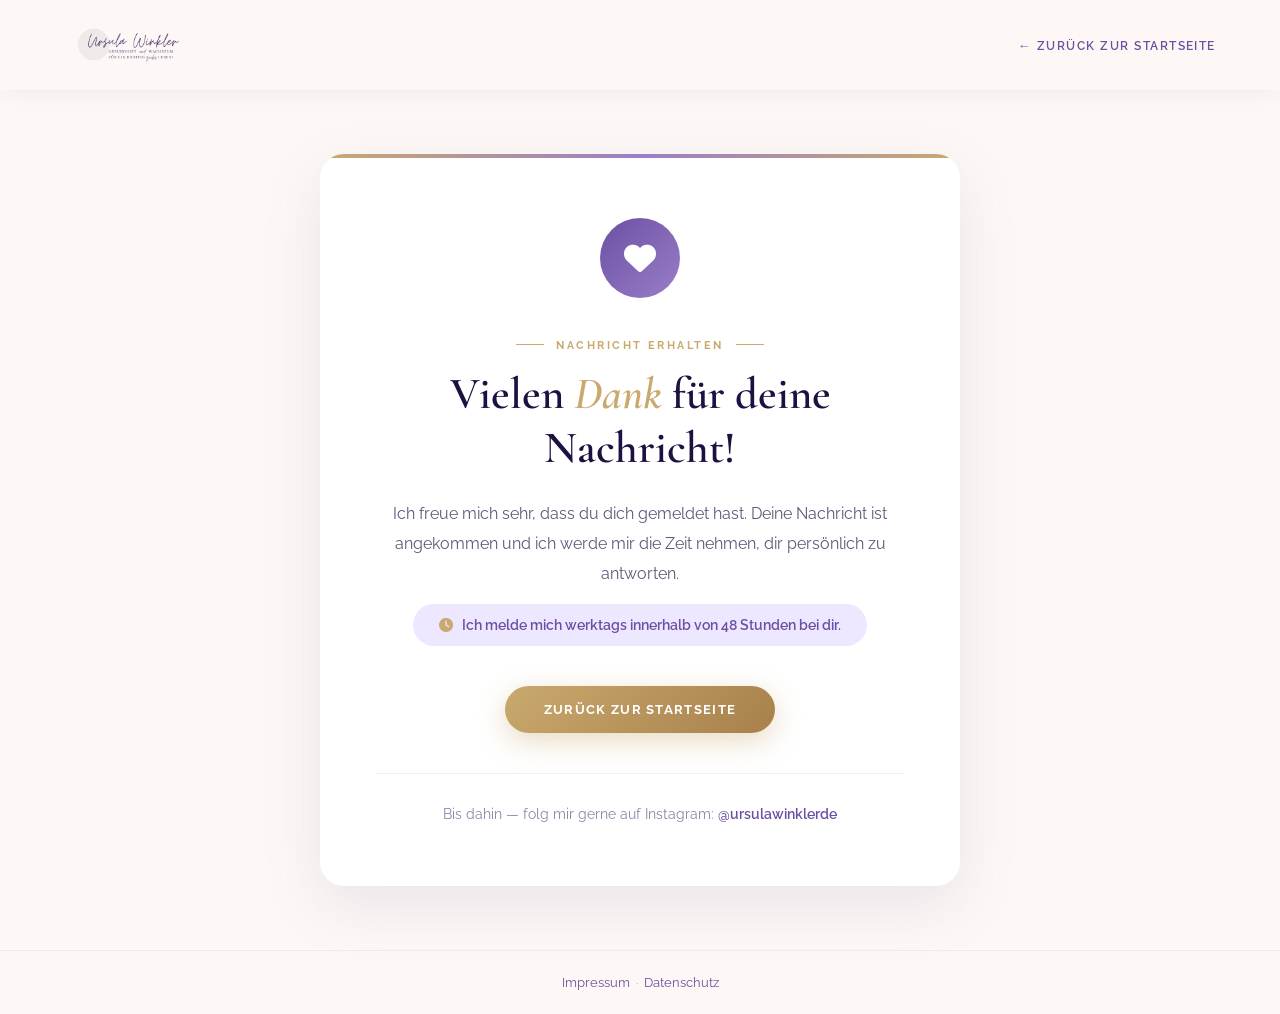
==== danke.html @ 9b9360f9 "Update - Cookiebanner -Dankesseite" ====
<!DOCTYPE html>
<html lang="de">
<head>
    <meta charset="UTF-8">
    <meta name="viewport" content="width=device-width, initial-scale=1.0">
    <title>Danke! – Ursula Winkler</title>
    <link rel="preconnect" href="https://fonts.googleapis.com">
    <link rel="preconnect" href="https://fonts.gstatic.com" crossorigin>
    <link href="https://fonts.googleapis.com/css2?family=Cormorant+Garamond:ital,wght@0,300;0,400;0,500;0,600;0,700;1,300;1,400;1,500;1,600&family=Raleway:wght@300;400;500;600;700&display=swap" rel="stylesheet">
    <link rel="stylesheet" href="https://cdnjs.cloudflare.com/ajax/libs/font-awesome/6.5.0/css/all.min.css">
    <style>
        *, *::before, *::after { margin: 0; padding: 0; box-sizing: border-box; }
        :root {
            --clr-deep:    #1E1040;
            --clr-dark:    #2D1B69;
            --clr-main:    #6B4FA3;
            --clr-light:   #9B7EC8;
            --clr-pale:    #C9B8E8;
            --clr-lav:     #EDE7FF;
            --clr-cream:   #FDF8F5;
            --clr-gold:    #C9A96E;
            --clr-text:    #1A1232;
            --ff-serif:    'Cormorant Garamond', serif;
            --ff-sans:     'Raleway', sans-serif;
        }
        body {
            font-family: var(--ff-sans);
            background: var(--clr-cream);
            color: var(--clr-text);
            min-height: 100vh;
            display: flex;
            flex-direction: column;
        }

        /* NAV */
        nav {
            padding: 1.2rem 5%;
            background: rgba(253,248,245,.95);
            backdrop-filter: blur(20px);
            display: flex;
            align-items: center;
            justify-content: space-between;
            box-shadow: 0 1px 20px rgba(75,63,140,.08);
        }
        nav img { height: 52px; }

        /* MAIN */
        .danke-wrap {
            flex: 1;
            display: flex;
            align-items: center;
            justify-content: center;
            padding: 4rem 5%;
        }
        .danke-card {
            background: white;
            border-radius: 24px;
            padding: 4rem 3.5rem;
            max-width: 640px;
            width: 100%;
            text-align: center;
            box-shadow: 0 20px 60px rgba(107,79,163,.12);
            position: relative;
            overflow: hidden;
        }
        .danke-card::before {
            content: '';
            position: absolute;
            top: 0; left: 0; right: 0;
            height: 4px;
            background: linear-gradient(90deg, var(--clr-gold), var(--clr-light), var(--clr-gold));
        }
        .danke-icon {
            width: 80px;
            height: 80px;
            background: linear-gradient(135deg, var(--clr-main), var(--clr-light));
            border-radius: 50%;
            display: flex;
            align-items: center;
            justify-content: center;
            margin: 0 auto 2rem;
            font-size: 2rem;
            color: white;
        }
        .danke-tag {
            display: inline-flex;
            align-items: center;
            gap: .8rem;
            font-size: .7rem;
            font-weight: 700;
            letter-spacing: .22em;
            text-transform: uppercase;
            color: var(--clr-gold);
            margin-bottom: 1rem;
        }
        .danke-tag::before {
            content: '';
            width: 28px;
            height: 1px;
            background: var(--clr-gold);
        }
        .danke-tag::after {
            content: '';
            width: 28px;
            height: 1px;
            background: var(--clr-gold);
        }
        .danke-title {
            font-family: var(--ff-serif);
            font-size: clamp(2rem, 4vw, 2.8rem);
            font-weight: 600;
            color: var(--clr-deep);
            margin-bottom: 1.5rem;
            line-height: 1.2;
        }
        .danke-title em {
            color: var(--clr-gold);
            font-style: italic;
        }
        .danke-text {
            font-size: 1rem;
            line-height: 1.85;
            color: #5a5a7a;
            margin-bottom: 1rem;
        }
        .danke-info {
            display: inline-flex;
            align-items: center;
            gap: .6rem;
            background: var(--clr-lav);
            color: var(--clr-main);
            font-size: .88rem;
            font-weight: 600;
            padding: .8rem 1.6rem;
            border-radius: 50px;
            margin-bottom: 2.5rem;
        }
        .danke-info i { color: var(--clr-gold); }
        .btn-gold {
            display: inline-block;
            padding: 1rem 2.4rem;
            background: linear-gradient(135deg, var(--clr-gold), #A8804A);
            border-radius: 50px;
            font-size: .82rem;
            font-weight: 700;
            letter-spacing: .1em;
            text-transform: uppercase;
            color: white;
            text-decoration: none;
            box-shadow: 0 8px 28px rgba(201,169,110,.42);
            transition: all .3s;
        }
        .btn-gold:hover {
            transform: translateY(-3px);
            box-shadow: 0 14px 40px rgba(201,169,110,.55);
        }
        .danke-social {
            margin-top: 2.5rem;
            padding-top: 2rem;
            border-top: 1px solid rgba(107,79,163,.1);
            font-size: .88rem;
            color: #8888aa;
        }
        .danke-social a {
            color: var(--clr-main);
            text-decoration: none;
            font-weight: 600;
        }
        .danke-social a:hover { color: var(--clr-gold); }

        /* FOOTER */
        footer {
            text-align: center;
            padding: 1.5rem;
            font-size: .8rem;
            color: #aaa;
            border-top: 1px solid rgba(107,79,163,.08);
        }
        footer a { color: var(--clr-main); text-decoration: none; }

        @media(max-width:600px) {
            .danke-card { padding: 2.5rem 1.5rem; }
        }
    </style>
</head>
<body>

<nav>
    <img src="Ursula neu/Logo/Logo Ursula Winkler Web.png" alt="Ursula Winkler">
    <a href="index.html" style="font-size:.78rem; font-weight:600; letter-spacing:.12em; text-transform:uppercase; color:var(--clr-main); text-decoration:none;">← Zurück zur Startseite</a>
</nav>

<div class="danke-wrap">
    <div class="danke-card">
        <div class="danke-icon">
            <i class="fas fa-heart"></i>
        </div>
        <span class="danke-tag">Nachricht erhalten</span>
        <h1 class="danke-title">Vielen <em>Dank</em> für deine Nachricht!</h1>
        <p class="danke-text">
            Ich freue mich sehr, dass du dich gemeldet hast. Deine Nachricht ist angekommen und ich werde mir die Zeit nehmen, dir persönlich zu antworten.
        </p>
        <div class="danke-info">
            <i class="fas fa-clock"></i>
            Ich melde mich werktags innerhalb von 48 Stunden bei dir.
        </div>
        <br>
        <a href="index.html" class="btn-gold">Zurück zur Startseite</a>
        <div class="danke-social">
            Bis dahin — folg mir gerne auf Instagram:
            <a href="https://www.instagram.com/ursulawinklerde" target="_blank">@ursulawinklerde</a>
        </div>
    </div>
</div>

<footer>
    <a href="impressum.html">Impressum</a> &nbsp;·&nbsp;
    <a href="datenschutz.html">Datenschutz</a>
</footer>

</body>
</html>
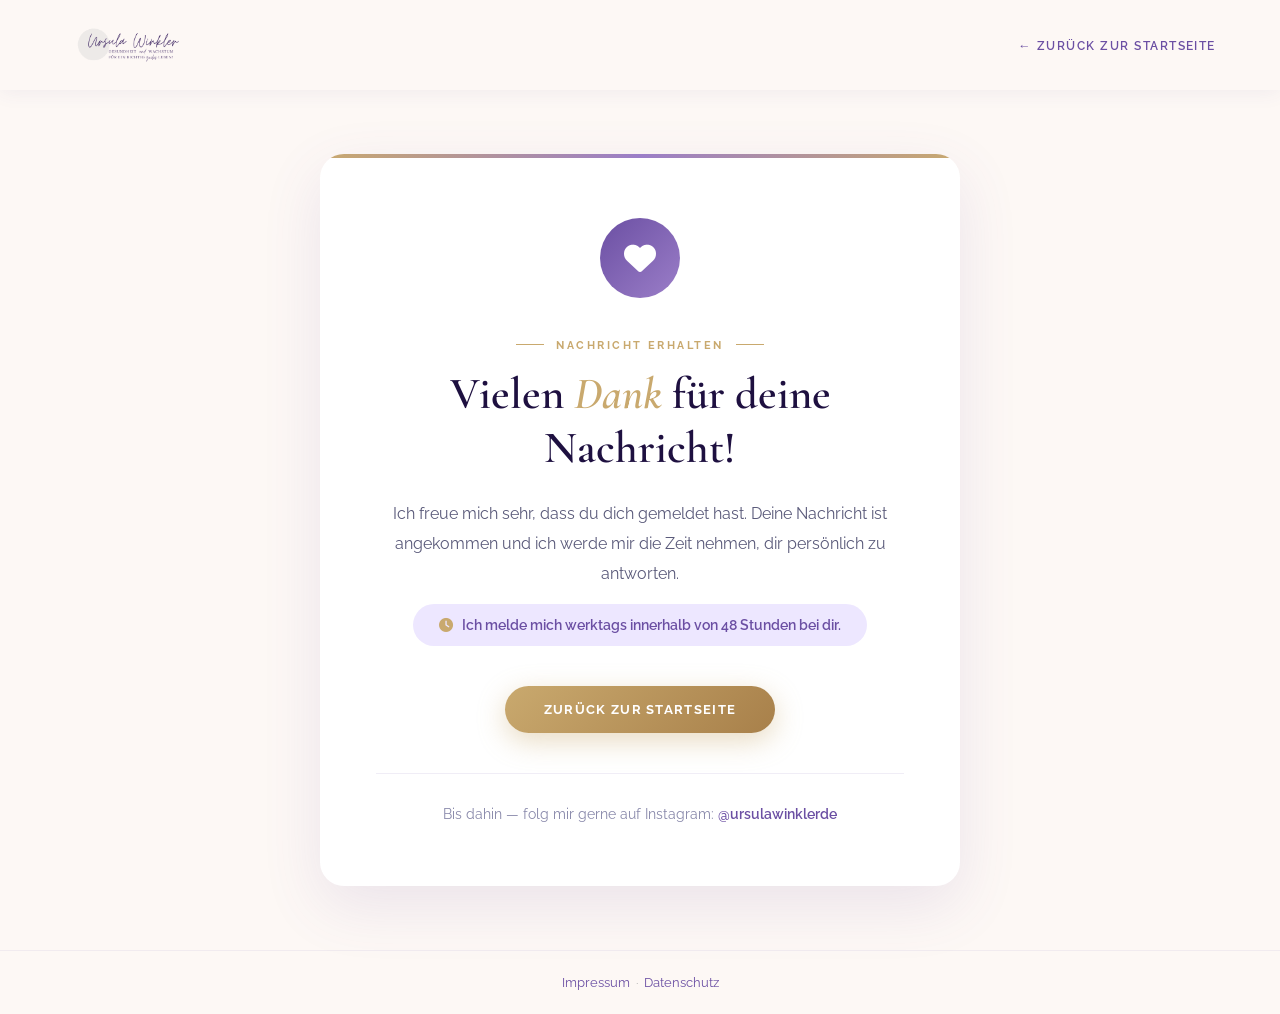
==== commit bfec1624: "Fonts selbst gehostet (DSGVO-konform)" ====
--- a/danke.html
+++ b/danke.html
@@ -1,12 +1,39 @@
 <!DOCTYPE html>
 <html lang="de">
 <head>
+<!-- Consent Mode Standard -->
+<script>
+  window.dataLayer = window.dataLayer || [];
+  function gtag(){dataLayer.push(arguments);}
+  gtag('consent', 'default', {
+    'ad_storage': 'denied',
+    'ad_user_data': 'denied',
+    'ad_personalization': 'denied',
+    'analytics_storage': 'denied',
+    'functionality_storage': 'denied',
+    'personalization_storage': 'denied',
+    'security_storage': 'denied',
+    'wait_for_update': 1000
+  });
+</script>
+<!-- End Consent Mode Standard -->
+
+<!-- Google Tag Manager – lädt sofort, Consent Mode v2 steuert die Tags -->
+<script>
+  window.dataLayer = window.dataLayer || [];
+  function gtag(){dataLayer.push(arguments);}
+  (function(w,d,s,l,i){w[l]=w[l]||[];w[l].push({'gtm.start':
+  new Date().getTime(),event:'gtm.js'});var f=d.getElementsByTagName(s)[0],
+  j=d.createElement(s),dl=l!='dataLayer'?'&l='+l:'';j.async=true;j.src=
+  'https://www.googletagmanager.com/gtm.js?id='+i+dl;f.parentNode.insertBefore(j,f);
+  })(window,document,'script','dataLayer','GTM-P24JFSZD');
+  function loadGTM() {}
+</script>
+<!-- End Google Tag Manager -->
     <meta charset="UTF-8">
     <meta name="viewport" content="width=device-width, initial-scale=1.0">
     <title>Danke! – Ursula Winkler</title>
-    <link rel="preconnect" href="https://fonts.googleapis.com">
-    <link rel="preconnect" href="https://fonts.gstatic.com" crossorigin>
-    <link href="https://fonts.googleapis.com/css2?family=Cormorant+Garamond:ital,wght@0,300;0,400;0,500;0,600;0,700;1,300;1,400;1,500;1,600&family=Raleway:wght@300;400;500;600;700&display=swap" rel="stylesheet">
+    <link rel="stylesheet" href="fonts.css">
     <link rel="stylesheet" href="https://cdnjs.cloudflare.com/ajax/libs/font-awesome/6.5.0/css/all.min.css">
     <style>
         *, *::before, *::after { margin: 0; padding: 0; box-sizing: border-box; }
@@ -218,5 +245,41 @@
     <a href="datenschutz.html">Datenschutz</a>
 </footer>
 
+<script>
+/* ── Consent aus localStorage wiederherstellen (kein Banner nötig) ── */
+(function() {
+  const STORAGE_KEY = 'ursula_winkler_consent';
+
+  function applyConsent(gtm, marketing) {
+    gtag('consent', 'update', {
+      'ad_storage':         marketing ? 'granted' : 'denied',
+      'ad_user_data':       marketing ? 'granted' : 'denied',
+      'ad_personalization': marketing ? 'granted' : 'denied',
+      'analytics_storage':  marketing ? 'granted' : 'denied'
+    });
+    gtag('consent', 'update', {
+      'functionality_storage':   marketing ? 'granted' : 'denied',
+      'personalization_storage': marketing ? 'granted' : 'denied',
+      'security_storage':        'denied'
+    });
+    window.dataLayer = window.dataLayer || [];
+    window.dataLayer.push({
+      'event':             'consent_update',
+      'gtm_consent':       gtm       ? 'granted' : 'denied',
+      'marketing_consent': marketing ? 'granted' : 'denied'
+    });
+  }
+
+  try {
+    const raw = localStorage.getItem(STORAGE_KEY);
+    if (raw) {
+      const data = JSON.parse(raw);
+      if (!data.expires || Date.now() <= data.expires) {
+        applyConsent(data.gtm || false, data.marketing || false);
+      }
+    }
+  } catch(e) {}
+})();
+</script>
 </body>
 </html>
--- a/fonts.css
+++ b/fonts.css
@@ -0,0 +1,117 @@
+/* Cormorant Garamond */
+@font-face {
+    font-family: 'Cormorant Garamond';
+    src: url('fonts/cormorant-garamond-v21-latin/cormorant-garamond-v21-latin-300.woff2') format('woff2');
+    font-weight: 300;
+    font-style: normal;
+    font-display: swap;
+}
+@font-face {
+    font-family: 'Cormorant Garamond';
+    src: url('fonts/cormorant-garamond-v21-latin/cormorant-garamond-v21-latin-300italic.woff2') format('woff2');
+    font-weight: 300;
+    font-style: italic;
+    font-display: swap;
+}
+@font-face {
+    font-family: 'Cormorant Garamond';
+    src: url('fonts/cormorant-garamond-v21-latin/cormorant-garamond-v21-latin-regular.woff2') format('woff2');
+    font-weight: 400;
+    font-style: normal;
+    font-display: swap;
+}
+@font-face {
+    font-family: 'Cormorant Garamond';
+    src: url('fonts/cormorant-garamond-v21-latin/cormorant-garamond-v21-latin-italic.woff2') format('woff2');
+    font-weight: 400;
+    font-style: italic;
+    font-display: swap;
+}
+@font-face {
+    font-family: 'Cormorant Garamond';
+    src: url('fonts/cormorant-garamond-v21-latin/cormorant-garamond-v21-latin-500.woff2') format('woff2');
+    font-weight: 500;
+    font-style: normal;
+    font-display: swap;
+}
+@font-face {
+    font-family: 'Cormorant Garamond';
+    src: url('fonts/cormorant-garamond-v21-latin/cormorant-garamond-v21-latin-500italic.woff2') format('woff2');
+    font-weight: 500;
+    font-style: italic;
+    font-display: swap;
+}
+@font-face {
+    font-family: 'Cormorant Garamond';
+    src: url('fonts/cormorant-garamond-v21-latin/cormorant-garamond-v21-latin-600.woff2') format('woff2');
+    font-weight: 600;
+    font-style: normal;
+    font-display: swap;
+}
+@font-face {
+    font-family: 'Cormorant Garamond';
+    src: url('fonts/cormorant-garamond-v21-latin/cormorant-garamond-v21-latin-600italic.woff2') format('woff2');
+    font-weight: 600;
+    font-style: italic;
+    font-display: swap;
+}
+@font-face {
+    font-family: 'Cormorant Garamond';
+    src: url('fonts/cormorant-garamond-v21-latin/cormorant-garamond-v21-latin-700.woff2') format('woff2');
+    font-weight: 700;
+    font-style: normal;
+    font-display: swap;
+}
+@font-face {
+    font-family: 'Cormorant Garamond';
+    src: url('fonts/cormorant-garamond-v21-latin/cormorant-garamond-v21-latin-700italic.woff2') format('woff2');
+    font-weight: 700;
+    font-style: italic;
+    font-display: swap;
+}
+
+/* Great Vibes */
+@font-face {
+    font-family: 'Great Vibes';
+    src: url('fonts/great-vibes-v21-latin/great-vibes-v21-latin-regular.woff2') format('woff2');
+    font-weight: 400;
+    font-style: normal;
+    font-display: swap;
+}
+
+/* Raleway */
+@font-face {
+    font-family: 'Raleway';
+    src: url('fonts/raleway-v37-latin/raleway-v37-latin-300.woff2') format('woff2');
+    font-weight: 300;
+    font-style: normal;
+    font-display: swap;
+}
+@font-face {
+    font-family: 'Raleway';
+    src: url('fonts/raleway-v37-latin/raleway-v37-latin-regular.woff2') format('woff2');
+    font-weight: 400;
+    font-style: normal;
+    font-display: swap;
+}
+@font-face {
+    font-family: 'Raleway';
+    src: url('fonts/raleway-v37-latin/raleway-v37-latin-500.woff2') format('woff2');
+    font-weight: 500;
+    font-style: normal;
+    font-display: swap;
+}
+@font-face {
+    font-family: 'Raleway';
+    src: url('fonts/raleway-v37-latin/raleway-v37-latin-600.woff2') format('woff2');
+    font-weight: 600;
+    font-style: normal;
+    font-display: swap;
+}
+@font-face {
+    font-family: 'Raleway';
+    src: url('fonts/raleway-v37-latin/raleway-v37-latin-700.woff2') format('woff2');
+    font-weight: 700;
+    font-style: normal;
+    font-display: swap;
+}
